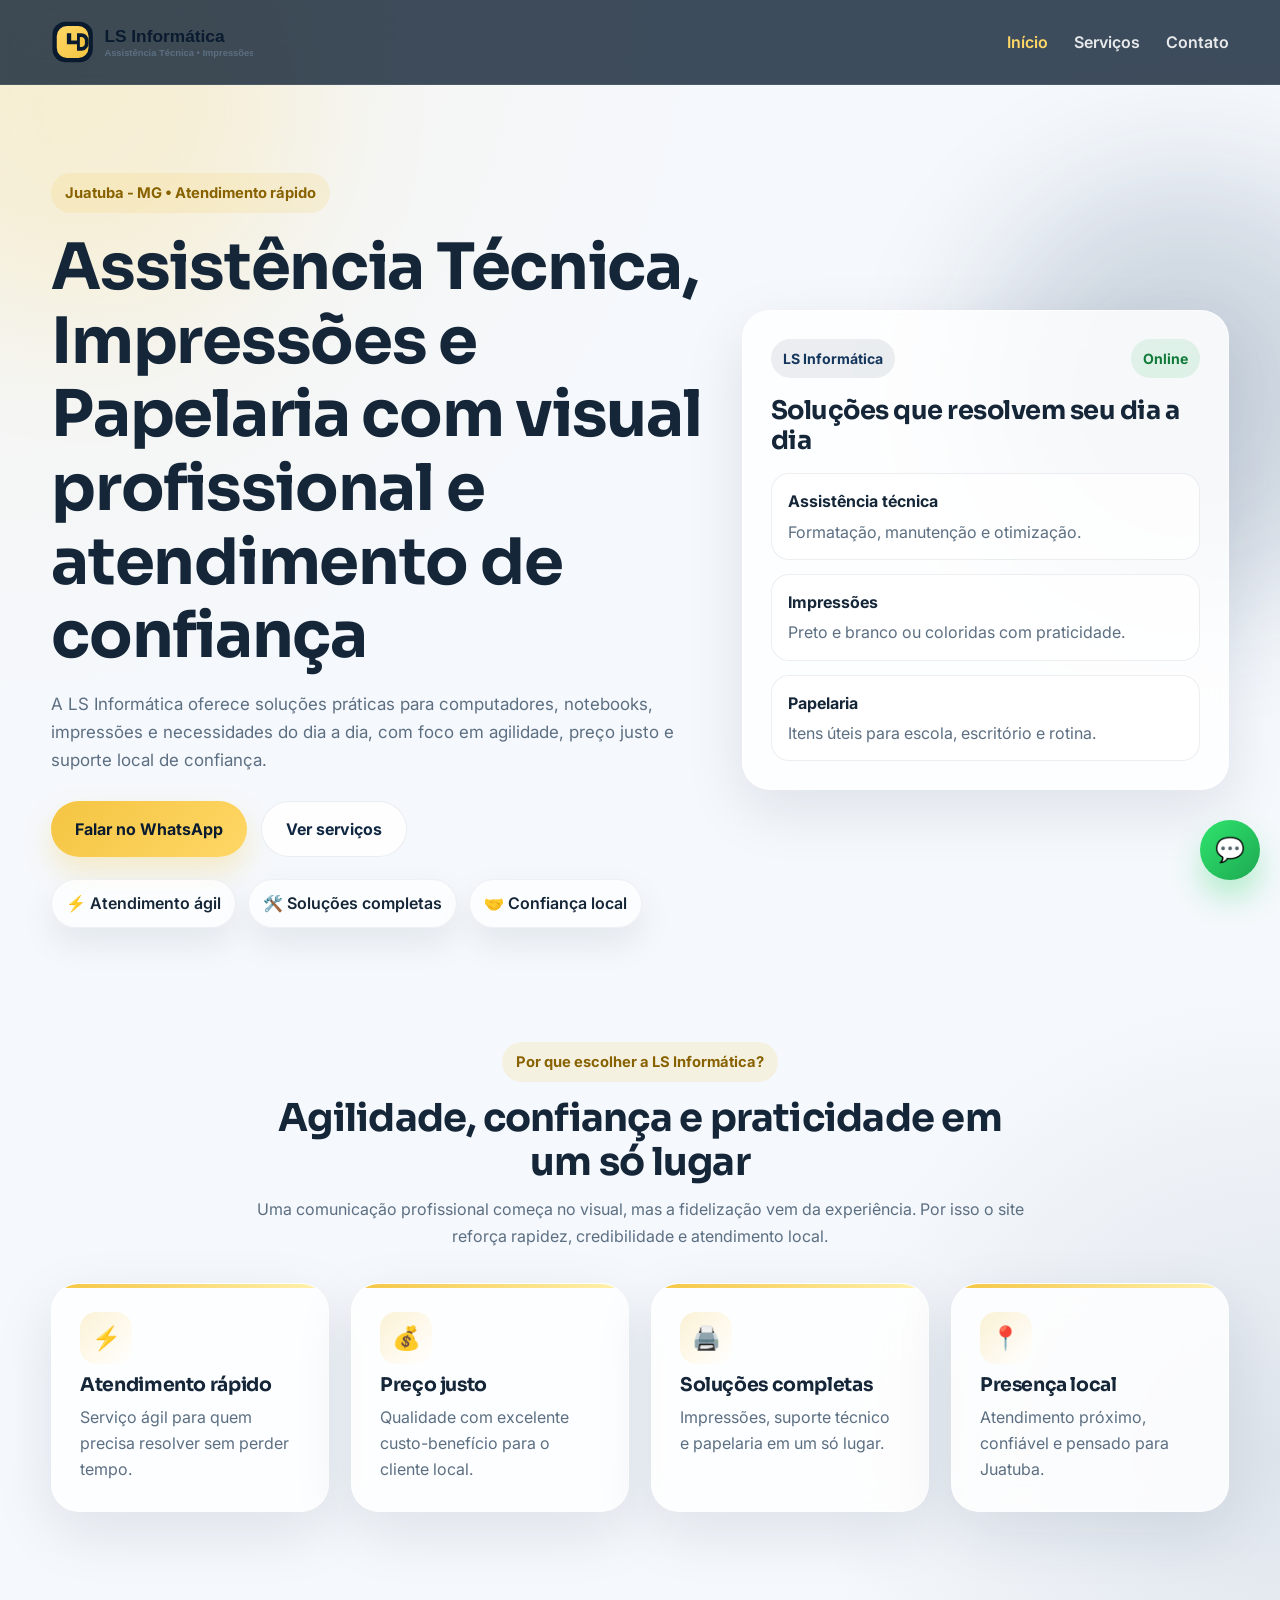
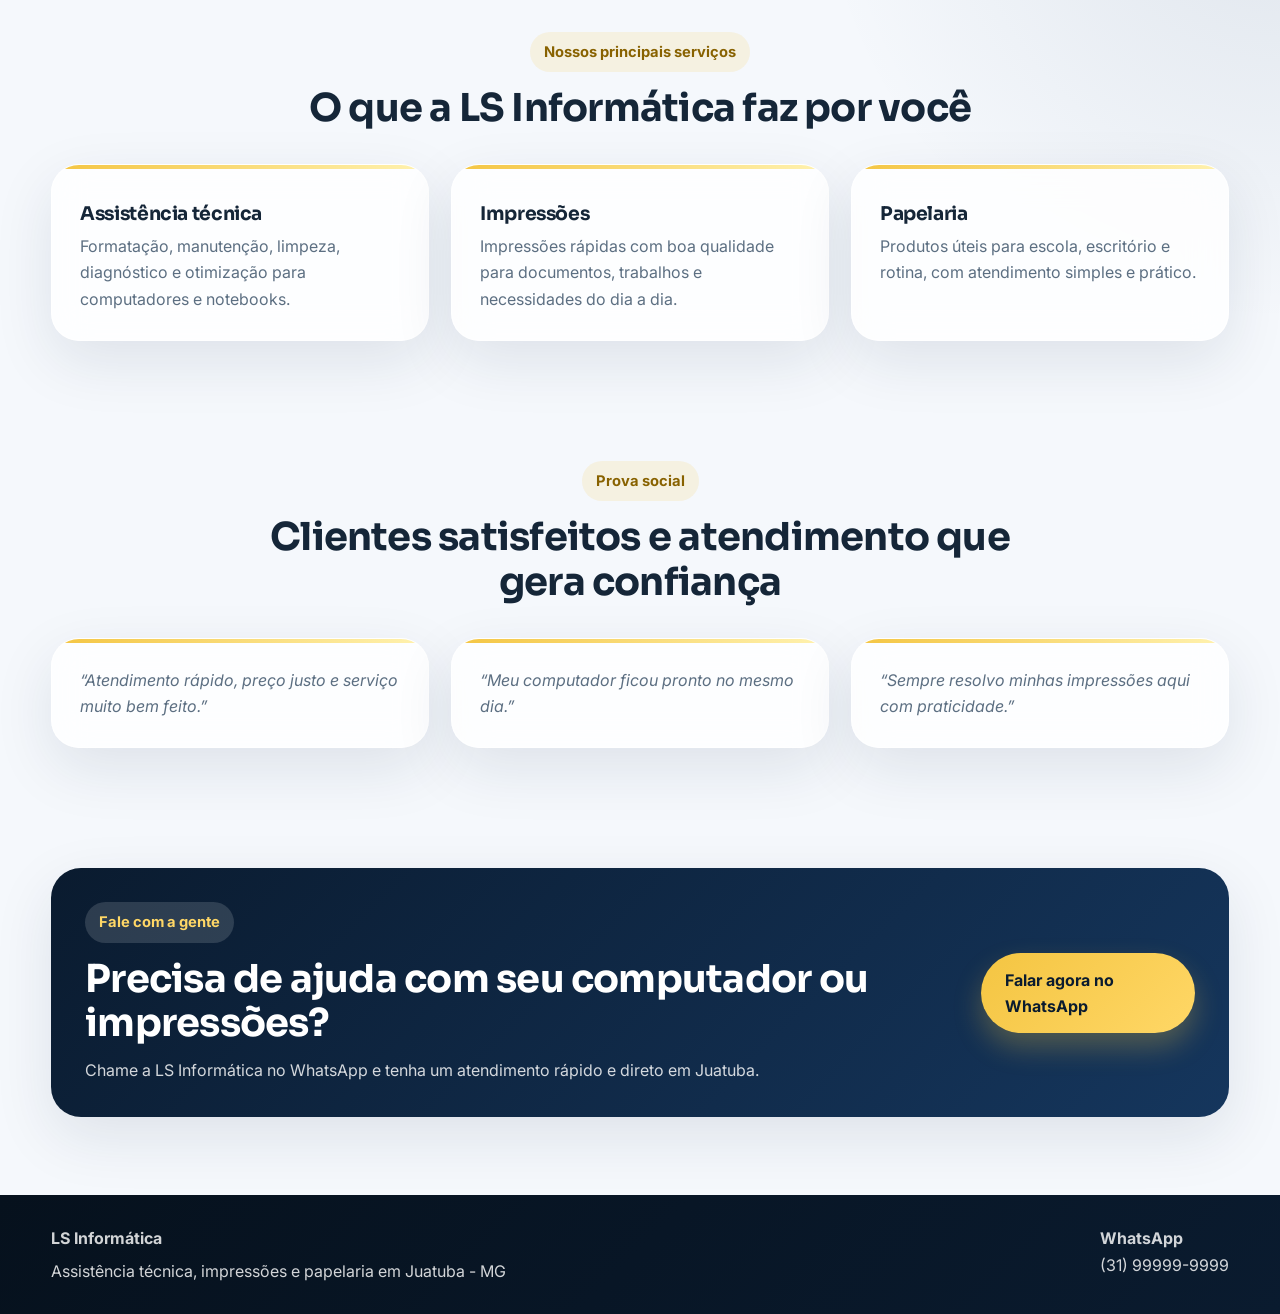
==== index.html @ fe8e810d "Add files via upload" ====
<!DOCTYPE html>
<html lang="pt-BR">
<head>
  <meta charset="UTF-8">
  <meta name="viewport" content="width=device-width, initial-scale=1.0">
  <title>LS Informática | Assistência Técnica em Juatuba</title>
  <meta name="description" content="Assistência técnica, impressões e papelaria em Juatuba - MG. Atendimento rápido, preço justo e confiança para computador, notebook e serviços do dia a dia.">
  <meta property="og:title" content="LS Informática | Assistência Técnica em Juatuba">
  <meta property="og:description" content="Soluções rápidas em assistência técnica, impressões e papelaria em Juatuba - MG.">
  <meta property="og:type" content="website">
  <link rel="icon" href="favicon.svg" type="image/svg+xml">
  <link rel="preconnect" href="https://fonts.googleapis.com">
  <link rel="preconnect" href="https://fonts.gstatic.com" crossorigin>
  <link href="https://fonts.googleapis.com/css2?family=Inter:wght@400;500;600;700;800&family=Sora:wght@500;600;700;800&display=swap" rel="stylesheet">
  <link rel="stylesheet" href="style.css">
</head>
<body>
  <div class="bg-orb orb-1"></div>
  <div class="bg-orb orb-2"></div>

  <header class="site-header">
    <div class="container header-wrap">
      <a href="index.html" class="brand" aria-label="Página inicial da LS Informática">
        <img src="logo.svg" alt="LS Informática">
      </a>
      <nav class="site-nav">
        <ul>
          <li><a href="index.html" class="active">Início</a></li>
          <li><a href="servicos.html">Serviços</a></li>
          <li><a href="contato.html">Contato</a></li>
        </ul>
      </nav>
    </div>
  </header>

  <main>
    <section class="hero">
      <div class="container hero-grid">
        <div class="hero-copy">
          <span class="pill">Juatuba - MG • Atendimento rápido</span>
          <h1>Assistência Técnica, Impressões e Papelaria com visual profissional e atendimento de confiança</h1>
          <p>
            A LS Informática oferece soluções práticas para computadores, notebooks, impressões e necessidades do dia a dia,
            com foco em agilidade, preço justo e suporte local de confiança.
          </p>
          <div class="hero-actions">
            <a href="https://wa.me/5531999999999?text=Olá,%20vim%20pelo%20site%20da%20LS%20Informática" class="btn btn-primary">Falar no WhatsApp</a>
            <a href="servicos.html" class="btn btn-secondary">Ver serviços</a>
          </div>
          <div class="hero-badges">
            <span>⚡ Atendimento ágil</span>
            <span>🛠️ Soluções completas</span>
            <span>🤝 Confiança local</span>
          </div>
        </div>

        <div class="hero-panel glass-card">
          <div class="hero-panel-top">
            <span class="panel-tag">LS Informática</span>
            <span class="panel-status">Online</span>
          </div>
          <h2>Soluções que resolvem seu dia a dia</h2>
          <div class="info-list">
            <div>
              <strong>Assistência técnica</strong>
              <span>Formatação, manutenção e otimização.</span>
            </div>
            <div>
              <strong>Impressões</strong>
              <span>Preto e branco ou coloridas com praticidade.</span>
            </div>
            <div>
              <strong>Papelaria</strong>
              <span>Itens úteis para escola, escritório e rotina.</span>
            </div>
          </div>
        </div>
      </div>
    </section>

    <section class="section">
      <div class="container">
        <div class="section-head">
          <span class="eyebrow">Por que escolher a LS Informática?</span>
          <h2>Agilidade, confiança e praticidade em um só lugar</h2>
          <p>Uma comunicação profissional começa no visual, mas a fidelização vem da experiência. Por isso o site reforça rapidez, credibilidade e atendimento local.</p>
        </div>

        <div class="grid grid-4">
          <article class="card premium-card">
            <div class="icon">⚡</div>
            <h3>Atendimento rápido</h3>
            <p>Serviço ágil para quem precisa resolver sem perder tempo.</p>
          </article>
          <article class="card premium-card">
            <div class="icon">💰</div>
            <h3>Preço justo</h3>
            <p>Qualidade com excelente custo-benefício para o cliente local.</p>
          </article>
          <article class="card premium-card">
            <div class="icon">🖨️</div>
            <h3>Soluções completas</h3>
            <p>Impressões, suporte técnico e papelaria em um só lugar.</p>
          </article>
          <article class="card premium-card">
            <div class="icon">📍</div>
            <h3>Presença local</h3>
            <p>Atendimento próximo, confiável e pensado para Juatuba.</p>
          </article>
        </div>
      </div>
    </section>

    <section class="section section-soft">
      <div class="container">
        <div class="section-head">
          <span class="eyebrow">Nossos principais serviços</span>
          <h2>O que a LS Informática faz por você</h2>
        </div>
        <div class="grid grid-3">
          <article class="card service-card">
            <h3>Assistência técnica</h3>
            <p>Formatação, manutenção, limpeza, diagnóstico e otimização para computadores e notebooks.</p>
          </article>
          <article class="card service-card">
            <h3>Impressões</h3>
            <p>Impressões rápidas com boa qualidade para documentos, trabalhos e necessidades do dia a dia.</p>
          </article>
          <article class="card service-card">
            <h3>Papelaria</h3>
            <p>Produtos úteis para escola, escritório e rotina, com atendimento simples e prático.</p>
          </article>
        </div>
      </div>
    </section>

    <section class="section">
      <div class="container">
        <div class="section-head">
          <span class="eyebrow">Prova social</span>
          <h2>Clientes satisfeitos e atendimento que gera confiança</h2>
        </div>
        <div class="grid grid-3">
          <article class="card quote-card"><p>“Atendimento rápido, preço justo e serviço muito bem feito.”</p></article>
          <article class="card quote-card"><p>“Meu computador ficou pronto no mesmo dia.”</p></article>
          <article class="card quote-card"><p>“Sempre resolvo minhas impressões aqui com praticidade.”</p></article>
        </div>
      </div>
    </section>

    <section class="section">
      <div class="container">
        <div class="cta-box">
          <div>
            <span class="eyebrow eyebrow-light">Fale com a gente</span>
            <h2>Precisa de ajuda com seu computador ou impressões?</h2>
            <p>Chame a LS Informática no WhatsApp e tenha um atendimento rápido e direto em Juatuba.</p>
          </div>
          <a href="https://wa.me/5531999999999?text=Olá,%20preciso%20de%20atendimento%20na%20LS%20Informática" class="btn btn-primary">Falar agora no WhatsApp</a>
        </div>
      </div>
    </section>
  </main>

  <footer class="site-footer">
    <div class="container footer-wrap">
      <div>
        <p class="footer-brand"><strong>LS Informática</strong></p>
        <p>Assistência técnica, impressões e papelaria em Juatuba - MG</p>
      </div>
      <div>
        <p><strong>WhatsApp</strong></p>
        <p>(31) 99999-9999</p>
      </div>
    </div>
  </footer>

  <a href="https://wa.me/5531999999999?text=Olá,%20vim%20pelo%20site" class="whatsapp" aria-label="Chamar no WhatsApp">💬</a>
</body>
</html>
---- style.css ----
:root {
  --navy-950: #06111d;
  --navy-900: #0a1b2f;
  --navy-800: #102742;
  --navy-700: #15365d;
  --gold-500: #f4c542;
  --gold-400: #ffd766;
  --bg: #f5f8fc;
  --surface: rgba(255, 255, 255, 0.82);
  --surface-strong: #ffffff;
  --text: #152638;
  --muted: #5c6f82;
  --border: rgba(16, 39, 66, 0.08);
  --shadow-soft: 0 20px 60px rgba(16, 39, 66, 0.10);
  --shadow-card: 0 15px 35px rgba(16, 39, 66, 0.08);
  --radius-xl: 28px;
  --radius-lg: 22px;
  --radius-md: 16px;
  --container: 1180px;
  --transition: all 0.28s ease;
}

* {
  margin: 0;
  padding: 0;
  box-sizing: border-box;
}

html {
  scroll-behavior: smooth;
}

body {
  font-family: 'Inter', sans-serif;
  color: var(--text);
  background:
    radial-gradient(circle at top left, rgba(244, 197, 66, 0.10), transparent 22%),
    radial-gradient(circle at right center, rgba(21, 54, 93, 0.10), transparent 24%),
    var(--bg);
  line-height: 1.65;
  overflow-x: hidden;
}

h1, h2, h3, h4 {
  font-family: 'Sora', sans-serif;
  line-height: 1.15;
  letter-spacing: -0.02em;
}

a {
  text-decoration: none;
}

img {
  display: block;
  max-width: 100%;
}

.container {
  width: min(92%, var(--container));
  margin: 0 auto;
}

.bg-orb {
  position: fixed;
  width: 420px;
  height: 420px;
  border-radius: 999px;
  filter: blur(70px);
  opacity: 0.18;
  pointer-events: none;
  z-index: -1;
}

.orb-1 {
  background: #ffd766;
  top: -100px;
  left: -120px;
}

.orb-2 {
  background: #193a62;
  right: -120px;
  top: 180px;
}

.site-header {
  position: sticky;
  top: 0;
  z-index: 1000;
  backdrop-filter: blur(18px);
  background: rgba(10, 27, 47, 0.78);
  border-bottom: 1px solid rgba(255, 255, 255, 0.08);
}

.header-wrap {
  display: flex;
  align-items: center;
  justify-content: space-between;
  gap: 20px;
  padding: 16px 0;
}

.brand img {
  height: 52px;
}

.site-nav ul {
  list-style: none;
  display: flex;
  align-items: center;
  gap: 26px;
}

.site-nav a {
  color: rgba(255,255,255,0.88);
  font-weight: 600;
  transition: var(--transition);
}

.site-nav a:hover,
.site-nav a.active {
  color: var(--gold-400);
}

.hero,
.page-hero {
  position: relative;
  padding: 88px 0 72px;
}

.hero-grid {
  display: grid;
  grid-template-columns: 1.15fr 0.85fr;
  align-items: center;
  gap: 32px;
}

.hero-copy h1,
.page-hero h1 {
  font-size: clamp(2.25rem, 5vw, 4.5rem);
  margin: 18px 0 18px;
}

.hero-copy p,
.page-hero p {
  color: var(--muted);
  font-size: 1.06rem;
  max-width: 720px;
}

.pill,
.eyebrow {
  display: inline-flex;
  align-items: center;
  gap: 8px;
  padding: 8px 14px;
  border-radius: 999px;
  background: rgba(244, 197, 66, 0.14);
  color: #886200;
  font-weight: 700;
  font-size: 0.92rem;
}

.eyebrow-light {
  background: rgba(255,255,255,0.14);
  color: var(--gold-400);
}

.hero-actions {
  display: flex;
  gap: 14px;
  margin-top: 26px;
  flex-wrap: wrap;
}

.hero-badges {
  display: flex;
  flex-wrap: wrap;
  gap: 12px;
  margin-top: 22px;
}

.hero-badges span {
  background: rgba(255,255,255,0.72);
  border: 1px solid rgba(16,39,66,0.06);
  border-radius: 999px;
  padding: 10px 14px;
  color: var(--text);
  font-weight: 600;
  box-shadow: var(--shadow-card);
}

.glass-card,
.card,
.map-box {
  backdrop-filter: blur(18px);
  background: var(--surface);
  border: 1px solid rgba(255,255,255,0.6);
  box-shadow: var(--shadow-soft);
}

.hero-panel,
.card {
  border-radius: var(--radius-xl);
}

.hero-panel {
  padding: 28px;
}

.hero-panel-top {
  display: flex;
  align-items: center;
  justify-content: space-between;
  gap: 16px;
  margin-bottom: 18px;
}

.panel-tag,
.panel-status {
  font-size: 0.88rem;
  font-weight: 700;
  border-radius: 999px;
  padding: 8px 12px;
}

.panel-tag {
  background: rgba(16,39,66,0.08);
  color: var(--navy-700);
}

.panel-status {
  background: rgba(80, 200, 120, 0.14);
  color: #127a39;
}

.hero-panel h2 {
  font-size: 1.6rem;
  margin-bottom: 18px;
}

.info-list {
  display: grid;
  gap: 14px;
}

.info-list.spaced {
  margin: 22px 0;
}

.info-list div {
  display: grid;
  gap: 4px;
  padding: 14px 16px;
  border-radius: 18px;
  background: rgba(255,255,255,0.7);
  border: 1px solid var(--border);
}

.info-list strong {
  font-size: 1rem;
}

.info-list span {
  color: var(--muted);
}

.section {
  padding: 42px 0 78px;
}

.section-soft {
  position: relative;
}

.section-head {
  max-width: 780px;
  margin: 0 auto 34px;
  text-align: center;
}

.section-head h2,
.cta-box h2 {
  font-size: clamp(1.8rem, 3vw, 2.8rem);
  margin: 14px 0 12px;
}

.section-head p,
.cta-box p,
.card p,
.contact-list span {
  color: var(--muted);
}

.grid {
  display: grid;
  gap: 22px;
}

.grid-3 {
  grid-template-columns: repeat(3, 1fr);
}

.grid-4 {
  grid-template-columns: repeat(4, 1fr);
}

.card {
  padding: 28px;
  transition: var(--transition);
}

.card:hover {
  transform: translateY(-4px);
  box-shadow: 0 18px 46px rgba(16, 39, 66, 0.14);
}

.card h3 {
  font-size: 1.18rem;
  margin: 10px 0 8px;
}

.icon {
  width: 52px;
  height: 52px;
  display: grid;
  place-items: center;
  border-radius: 16px;
  background: linear-gradient(135deg, rgba(244,197,66,0.22), rgba(255,255,255,0.88));
  font-size: 1.45rem;
}

.premium-card,
.service-card,
.quote-card {
  position: relative;
  overflow: hidden;
}

.premium-card::before,
.service-card::before,
.quote-card::before {
  content: "";
  position: absolute;
  inset: 0 auto auto 0;
  width: 100%;
  height: 4px;
  background: linear-gradient(90deg, var(--gold-500), #fff2b0);
}

.quote-card p {
  font-style: italic;
}

.btn {
  display: inline-flex;
  align-items: center;
  justify-content: center;
  gap: 10px;
  padding: 14px 24px;
  border-radius: 999px;
  font-weight: 700;
  transition: var(--transition);
}

.btn-primary {
  color: var(--navy-900);
  background: linear-gradient(135deg, var(--gold-500), var(--gold-400));
  box-shadow: 0 14px 28px rgba(244, 197, 66, 0.28);
}

.btn-primary:hover {
  transform: translateY(-2px);
  box-shadow: 0 18px 34px rgba(244, 197, 66, 0.32);
}

.btn-secondary {
  color: var(--navy-800);
  background: rgba(255,255,255,0.86);
  border: 1px solid rgba(16,39,66,0.08);
}

.btn-secondary:hover {
  background: #fff;
}

.cta-box {
  border-radius: 30px;
  background: linear-gradient(135deg, var(--navy-900), var(--navy-700));
  padding: 34px;
  display: flex;
  align-items: center;
  justify-content: space-between;
  gap: 20px;
  color: #fff;
  box-shadow: var(--shadow-soft);
}

.cta-box p,
.site-footer p {
  color: rgba(255,255,255,0.82);
}

.contact-grid {
  display: grid;
  grid-template-columns: 1.2fr 1fr;
  gap: 24px;
}

.contact-list {
  display: grid;
  gap: 12px;
  margin-top: 14px;
}

.map-box {
  overflow: hidden;
  border-radius: var(--radius-xl);
}

.site-footer {
  background: linear-gradient(135deg, var(--navy-950), var(--navy-900));
  padding: 30px 0;
}

.footer-wrap {
  display: flex;
  justify-content: space-between;
  gap: 20px;
  flex-wrap: wrap;
}

.footer-brand {
  margin-bottom: 6px;
}

.whatsapp {
  position: fixed;
  right: 20px;
  bottom: 20px;
  width: 60px;
  height: 60px;
  border-radius: 50%;
  display: grid;
  place-items: center;
  background: linear-gradient(135deg, #2fe56e, #1da851);
  color: white;
  font-size: 1.5rem;
  box-shadow: 0 18px 30px rgba(37, 211, 102, 0.30);
  z-index: 1001;
  transition: var(--transition);
}

.whatsapp:hover {
  transform: scale(1.06);
}

@media (max-width: 1024px) {
  .hero-grid,
  .contact-grid,
  .grid-3,
  .grid-4 {
    grid-template-columns: 1fr 1fr;
  }

  .cta-box {
    flex-direction: column;
    align-items: flex-start;
  }
}

@media (max-width: 768px) {
  .header-wrap {
    flex-direction: column;
    align-items: flex-start;
  }

  .site-nav ul {
    flex-wrap: wrap;
    gap: 14px;
  }

  .hero-grid,
  .contact-grid,
  .grid-3,
  .grid-4 {
    grid-template-columns: 1fr;
  }

  .hero,
  .page-hero {
    padding-top: 74px;
  }

  .hero-copy h1,
  .page-hero h1 {
    font-size: 2.25rem;
  }

  .cta-box,
  .hero-panel,
  .card {
    padding: 24px;
  }
}
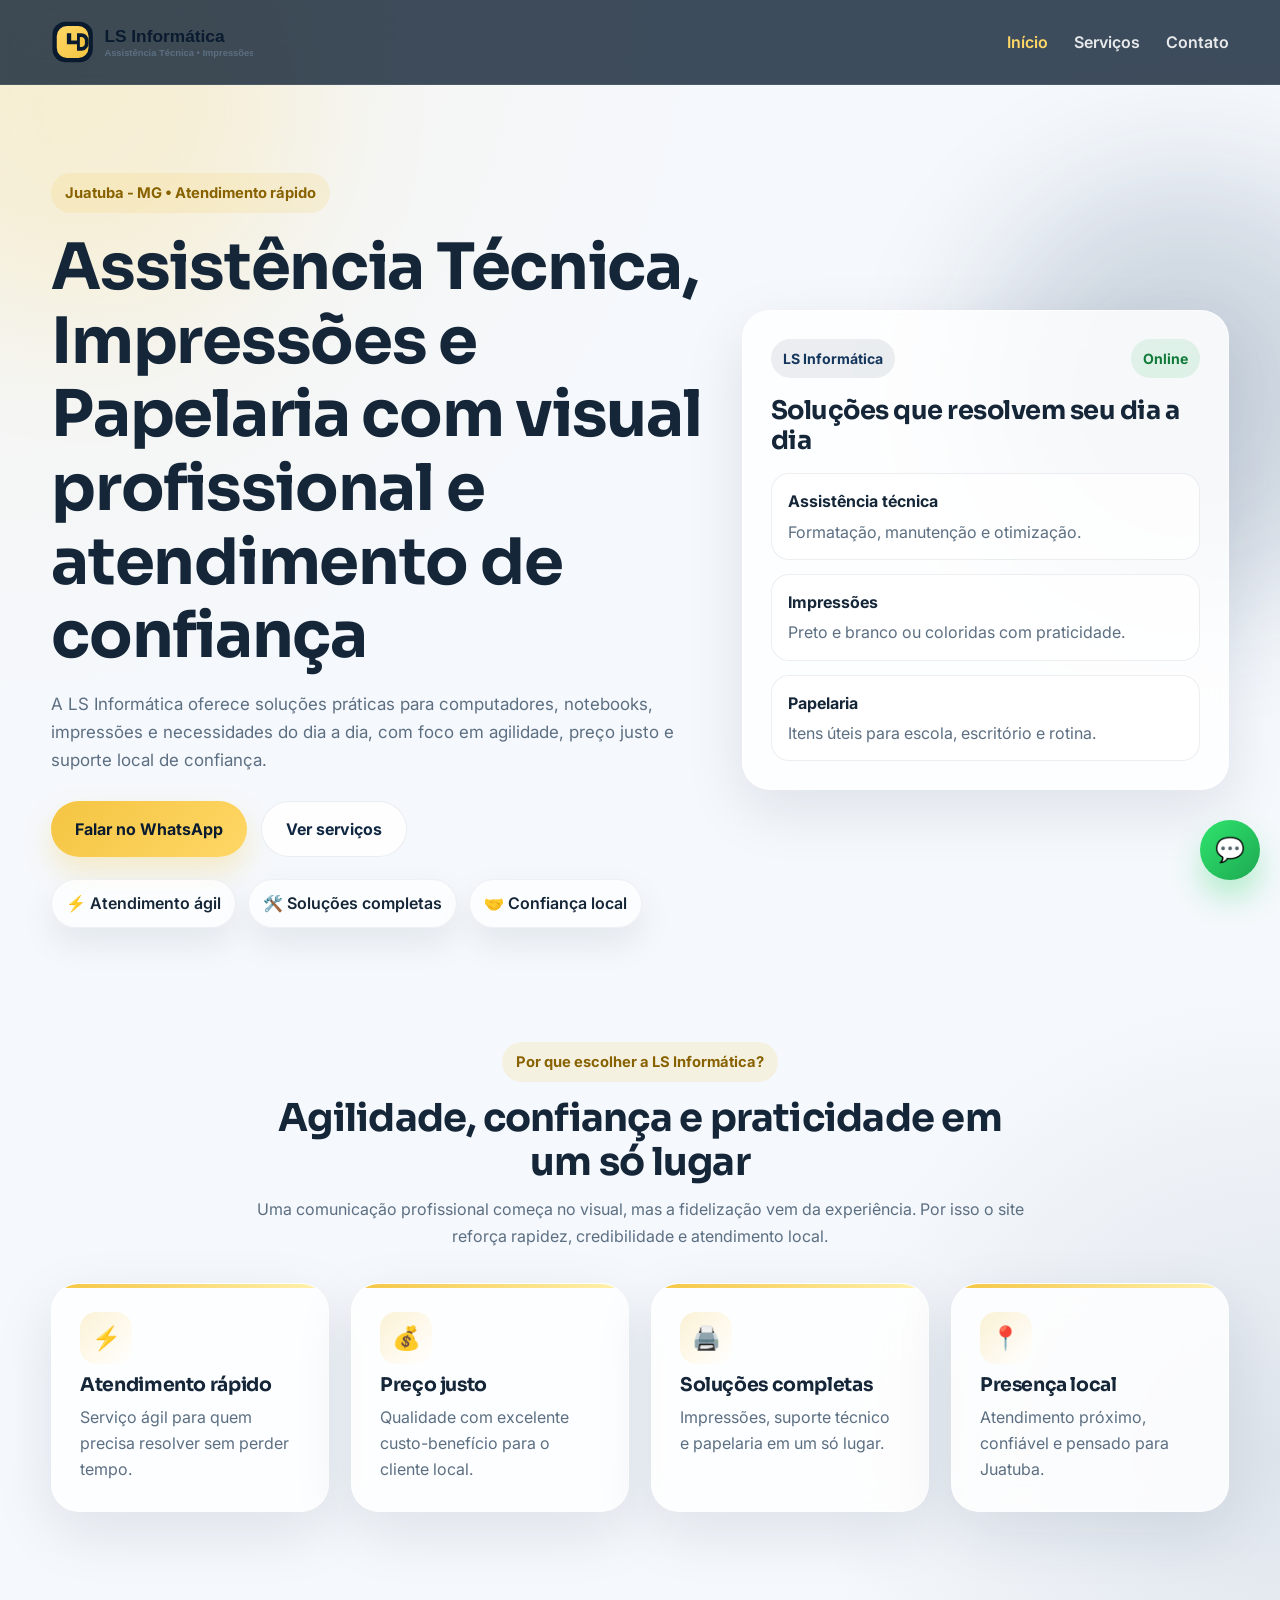
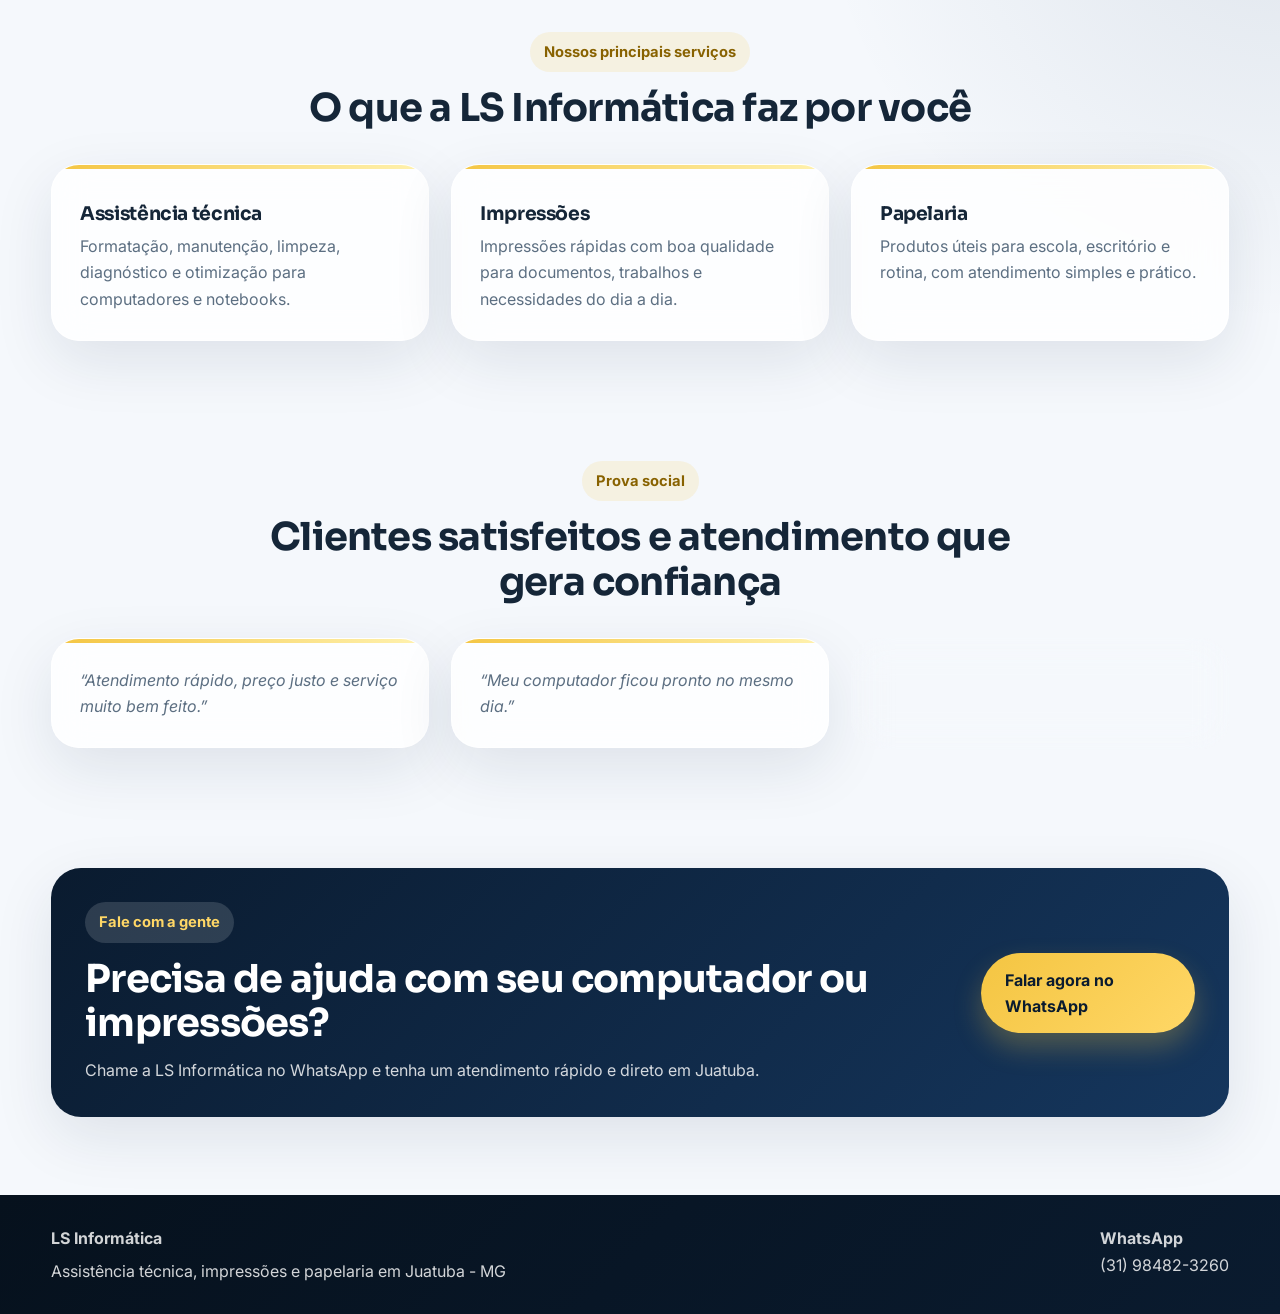
==== commit 21551b64: "Update index.html" ====
--- a/index.html
+++ b/index.html
@@ -44,7 +44,7 @@
             com foco em agilidade, preço justo e suporte local de confiança.
           </p>
           <div class="hero-actions">
-            <a href="https://wa.me/5531999999999?text=Olá,%20vim%20pelo%20site%20da%20LS%20Informática" class="btn btn-primary">Falar no WhatsApp</a>
+            <a href="https://wa.me/553198482-3260?text=Olá,%20vim%20pelo%20site%20da%20LS%20Informática" class="btn btn-primary">Falar no WhatsApp</a>
             <a href="servicos.html" class="btn btn-secondary">Ver serviços</a>
           </div>
           <div class="hero-badges">
@@ -156,7 +156,7 @@
             <h2>Precisa de ajuda com seu computador ou impressões?</h2>
             <p>Chame a LS Informática no WhatsApp e tenha um atendimento rápido e direto em Juatuba.</p>
           </div>
-          <a href="https://wa.me/5531999999999?text=Olá,%20preciso%20de%20atendimento%20na%20LS%20Informática" class="btn btn-primary">Falar agora no WhatsApp</a>
+          <a href="https://wa.me/553198482-3260?text=Olá,%20preciso%20de%20atendimento%20na%20LS%20Informática" class="btn btn-primary">Falar agora no WhatsApp</a>
         </div>
       </div>
     </section>
@@ -170,7 +170,7 @@
       </div>
       <div>
         <p><strong>WhatsApp</strong></p>
-        <p>(31) 99999-9999</p>
+        <p>(31) 98482-3260</p>
       </div>
     </div>
   </footer>
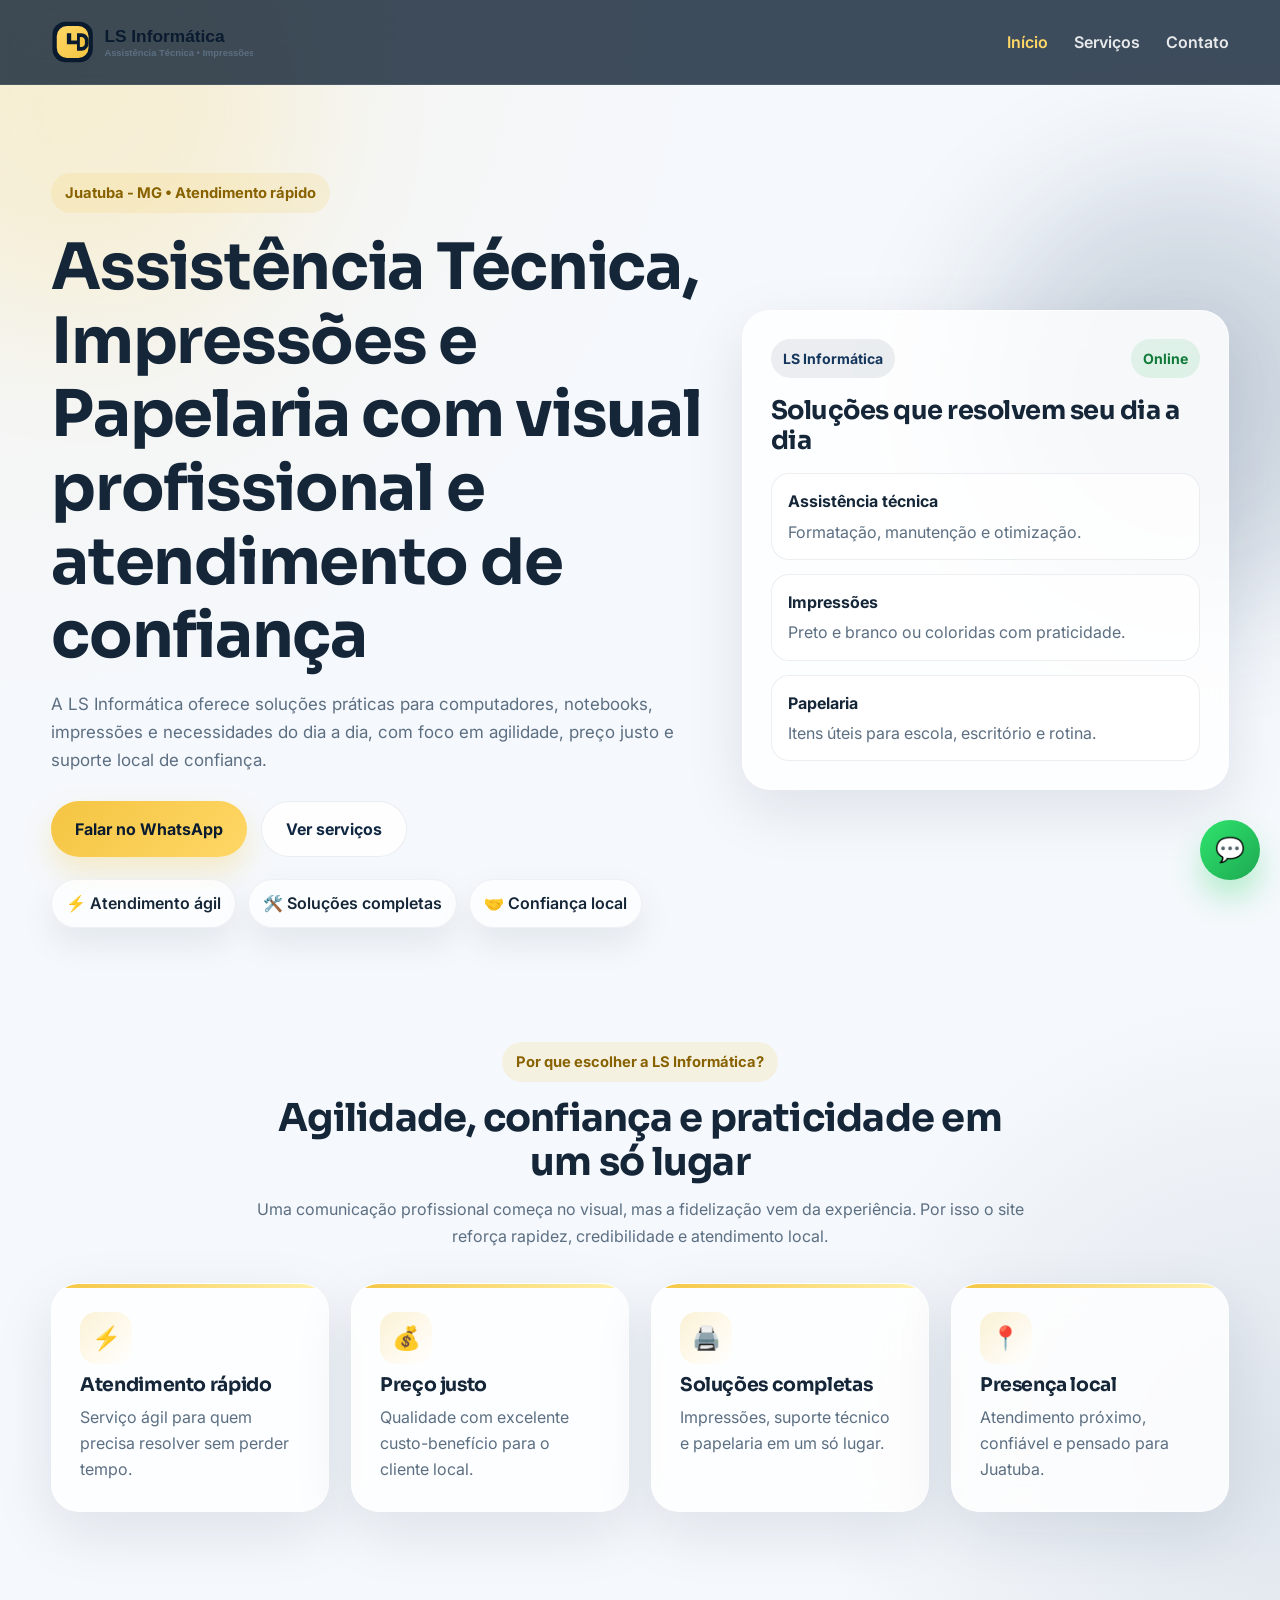
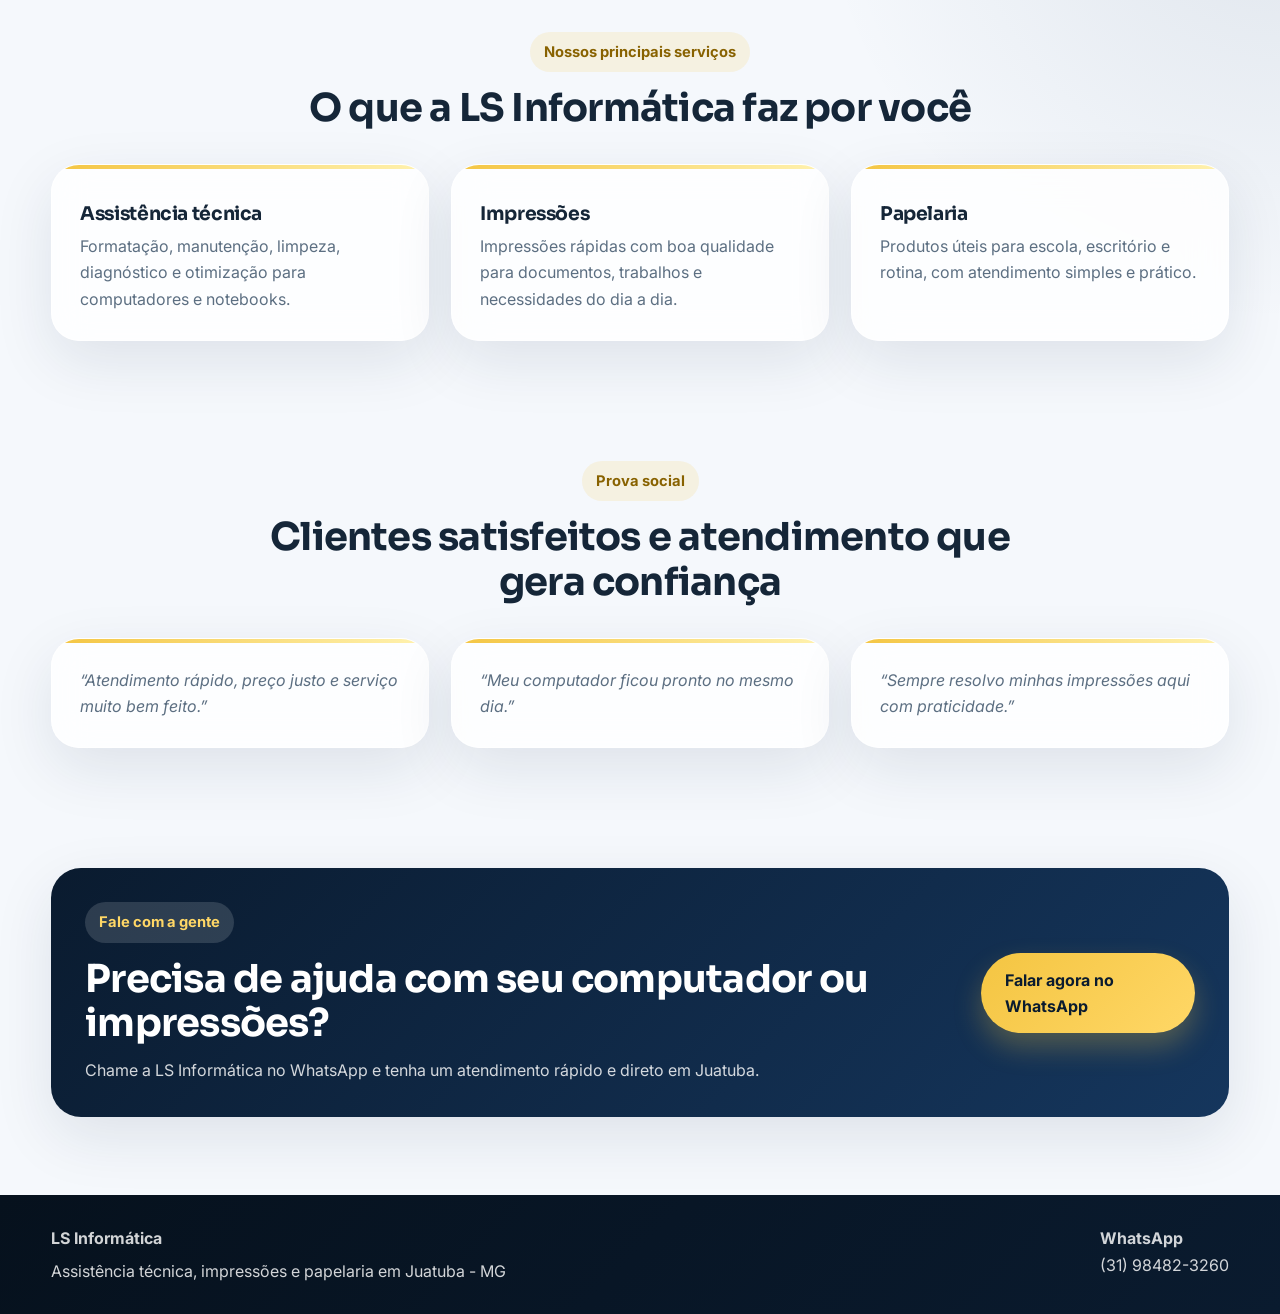
==== commit f8301e61: "Update index.html" ====
--- a/index.html
+++ b/index.html
@@ -44,7 +44,7 @@
             com foco em agilidade, preço justo e suporte local de confiança.
           </p>
           <div class="hero-actions">
-            <a href="https://wa.me/553198482-3260?text=Olá,%20vim%20pelo%20site%20da%20LS%20Informática" class="btn btn-primary">Falar no WhatsApp</a>
+            <a href=https://wa.me/5531984823260?text=Olá,%20vim%20pelo%20site%20da%20LS%20Informática" class="btn btn-primary">Falar no WhatsApp</a>
             <a href="servicos.html" class="btn btn-secondary">Ver serviços</a>
           </div>
           <div class="hero-badges">
@@ -156,7 +156,7 @@
             <h2>Precisa de ajuda com seu computador ou impressões?</h2>
             <p>Chame a LS Informática no WhatsApp e tenha um atendimento rápido e direto em Juatuba.</p>
           </div>
-          <a href="https://wa.me/553198482-3260?text=Olá,%20preciso%20de%20atendimento%20na%20LS%20Informática" class="btn btn-primary">Falar agora no WhatsApp</a>
+          <a href="https://wa.me/5531984823260?text=Olá,%20preciso%20de%20atendimento%20na%20LS%20Informática" class="btn btn-primary">Falar agora no WhatsApp</a>
         </div>
       </div>
     </section>
@@ -175,6 +175,6 @@
     </div>
   </footer>
 
-  <a href="https://wa.me/5531999999999?text=Olá,%20vim%20pelo%20site" class="whatsapp" aria-label="Chamar no WhatsApp">💬</a>
+  <a href="https://wa.me/5531984823260?text=Olá,%20vim%20pelo%20site" class="whatsapp" aria-label="Chamar no WhatsApp">💬</a>
 </body>
 </html>
